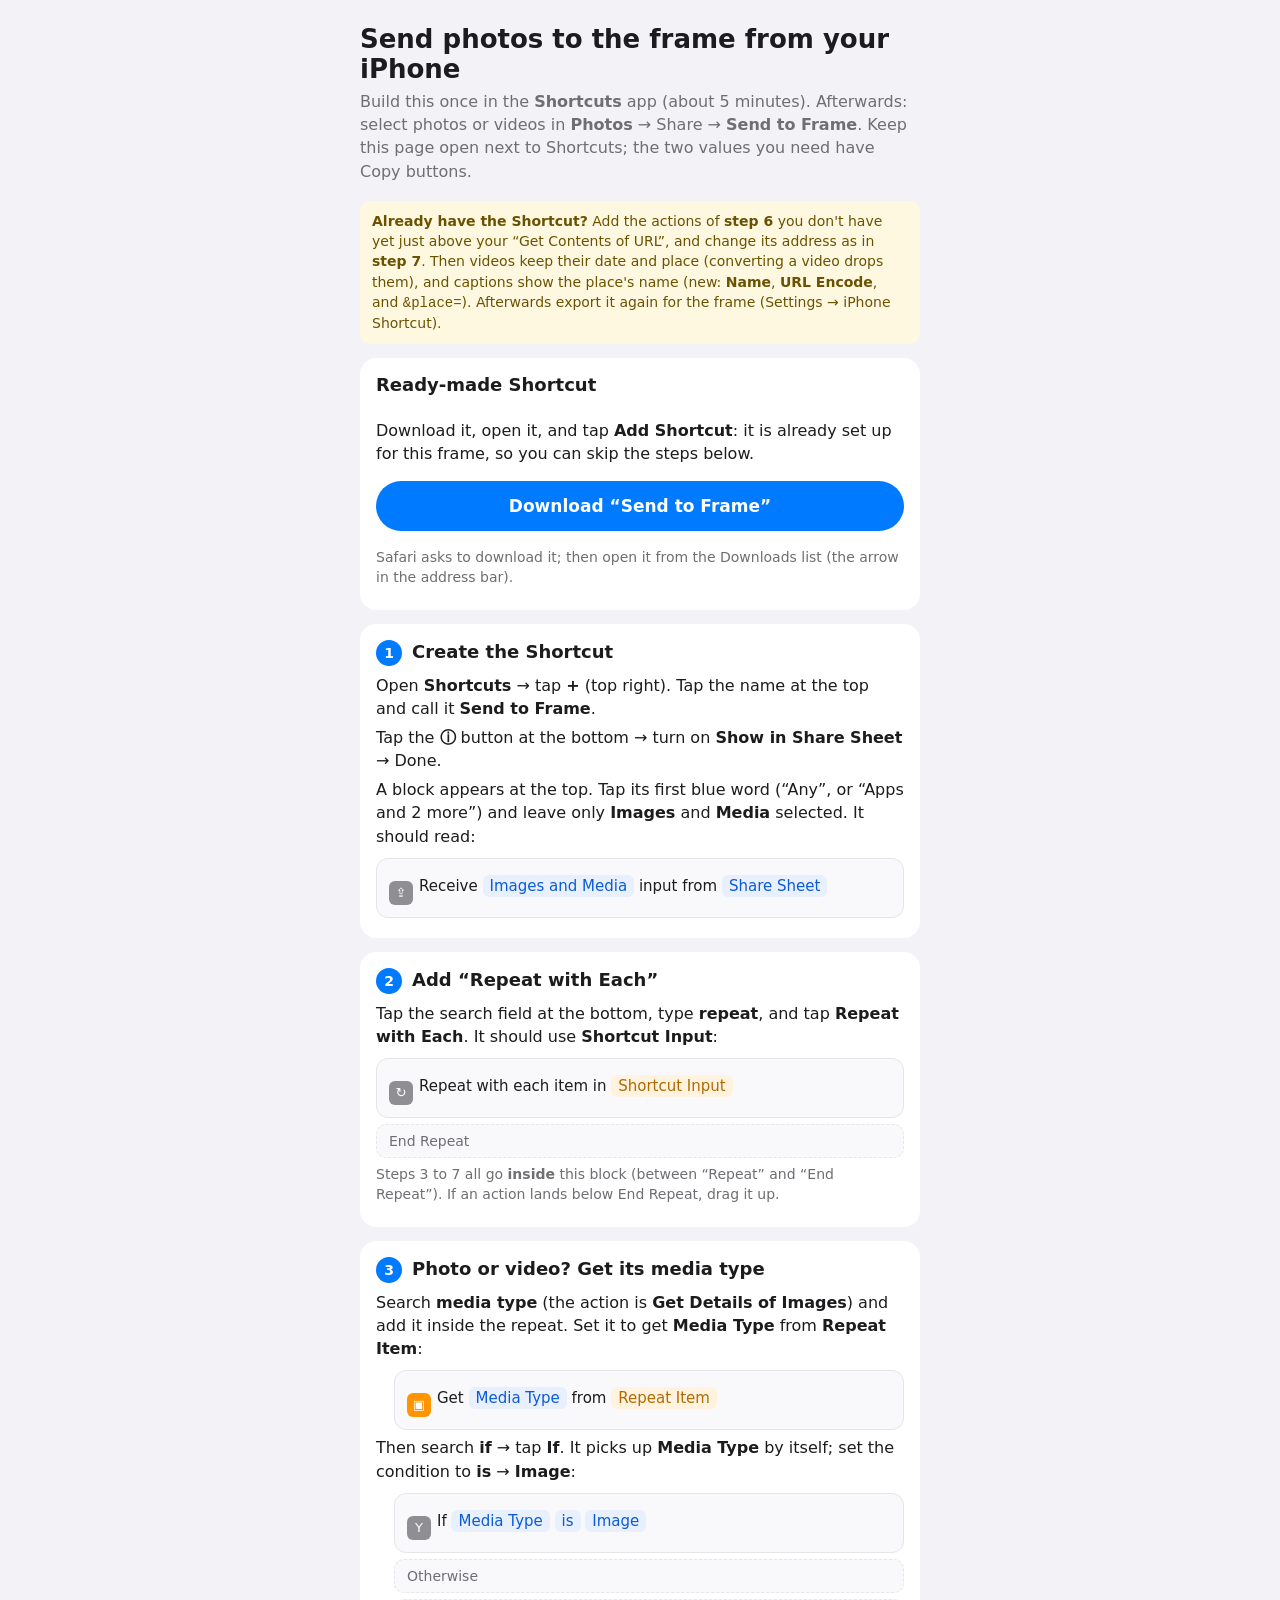
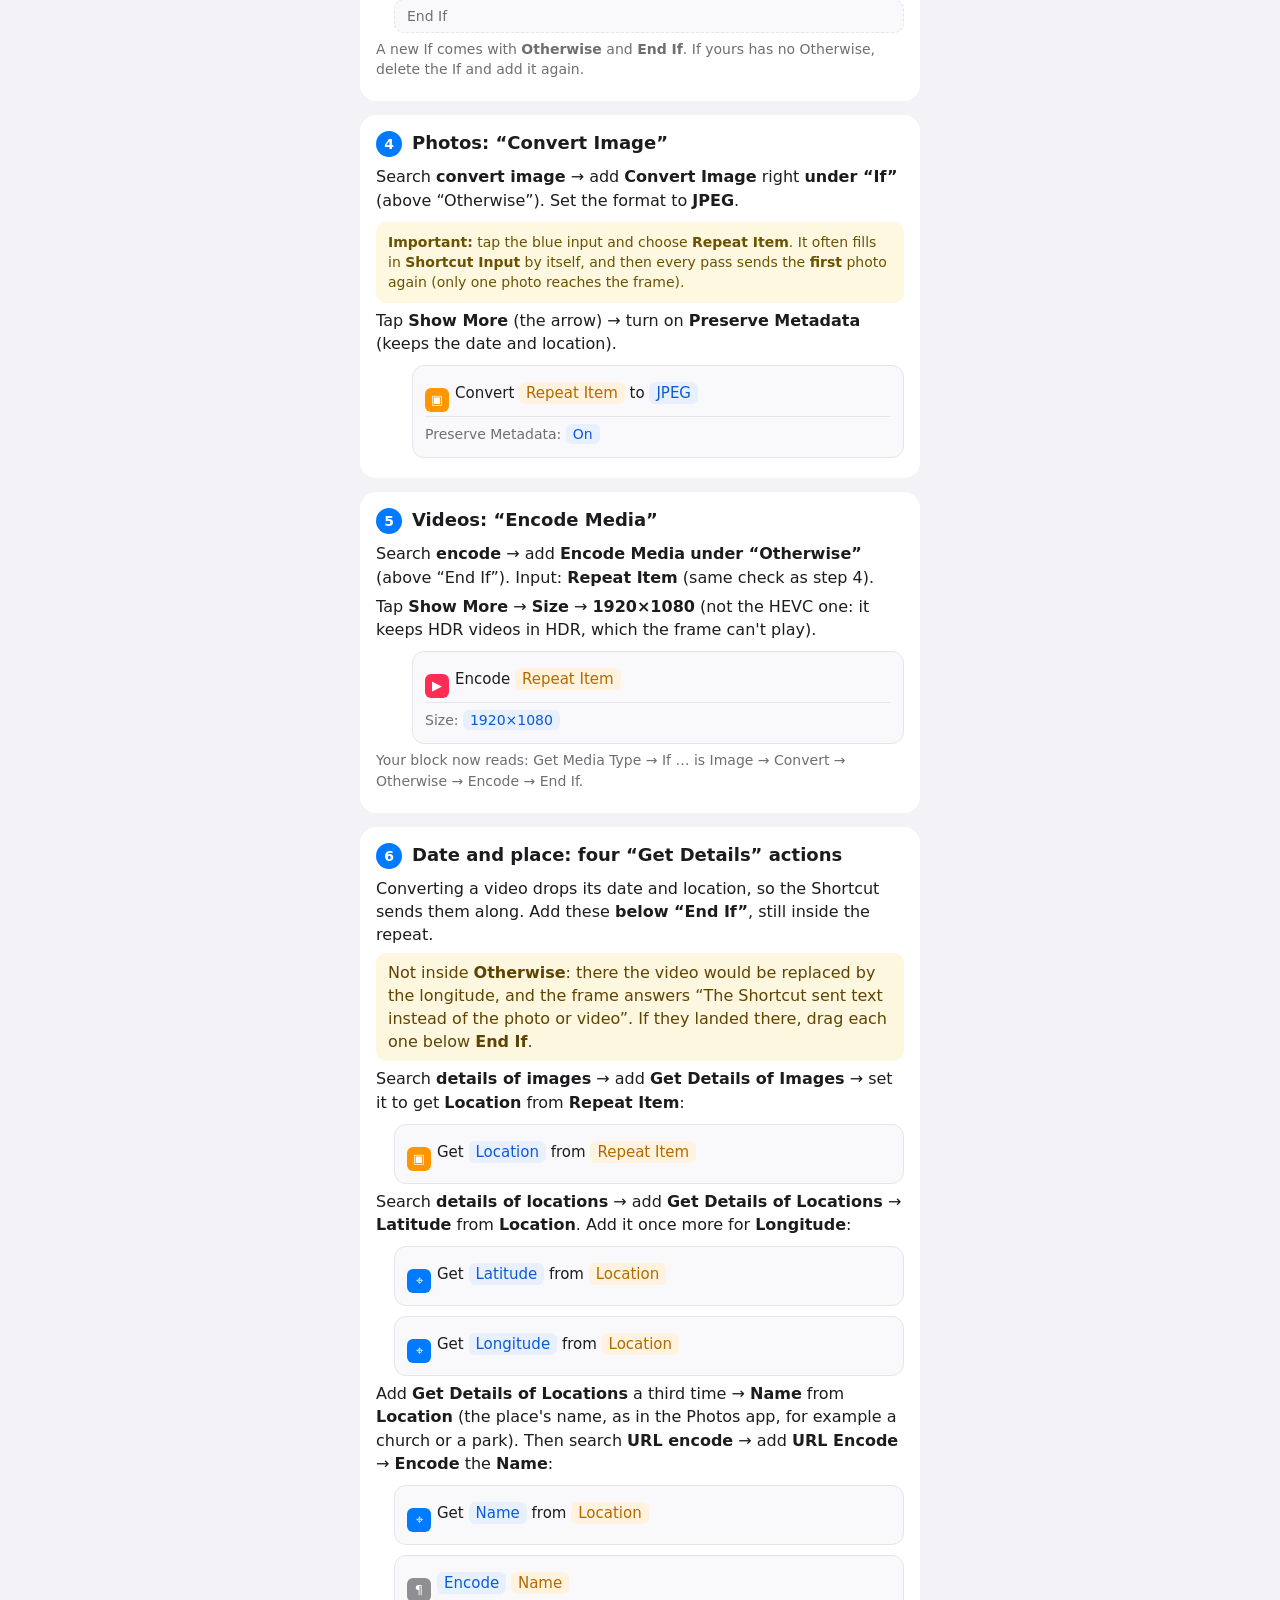
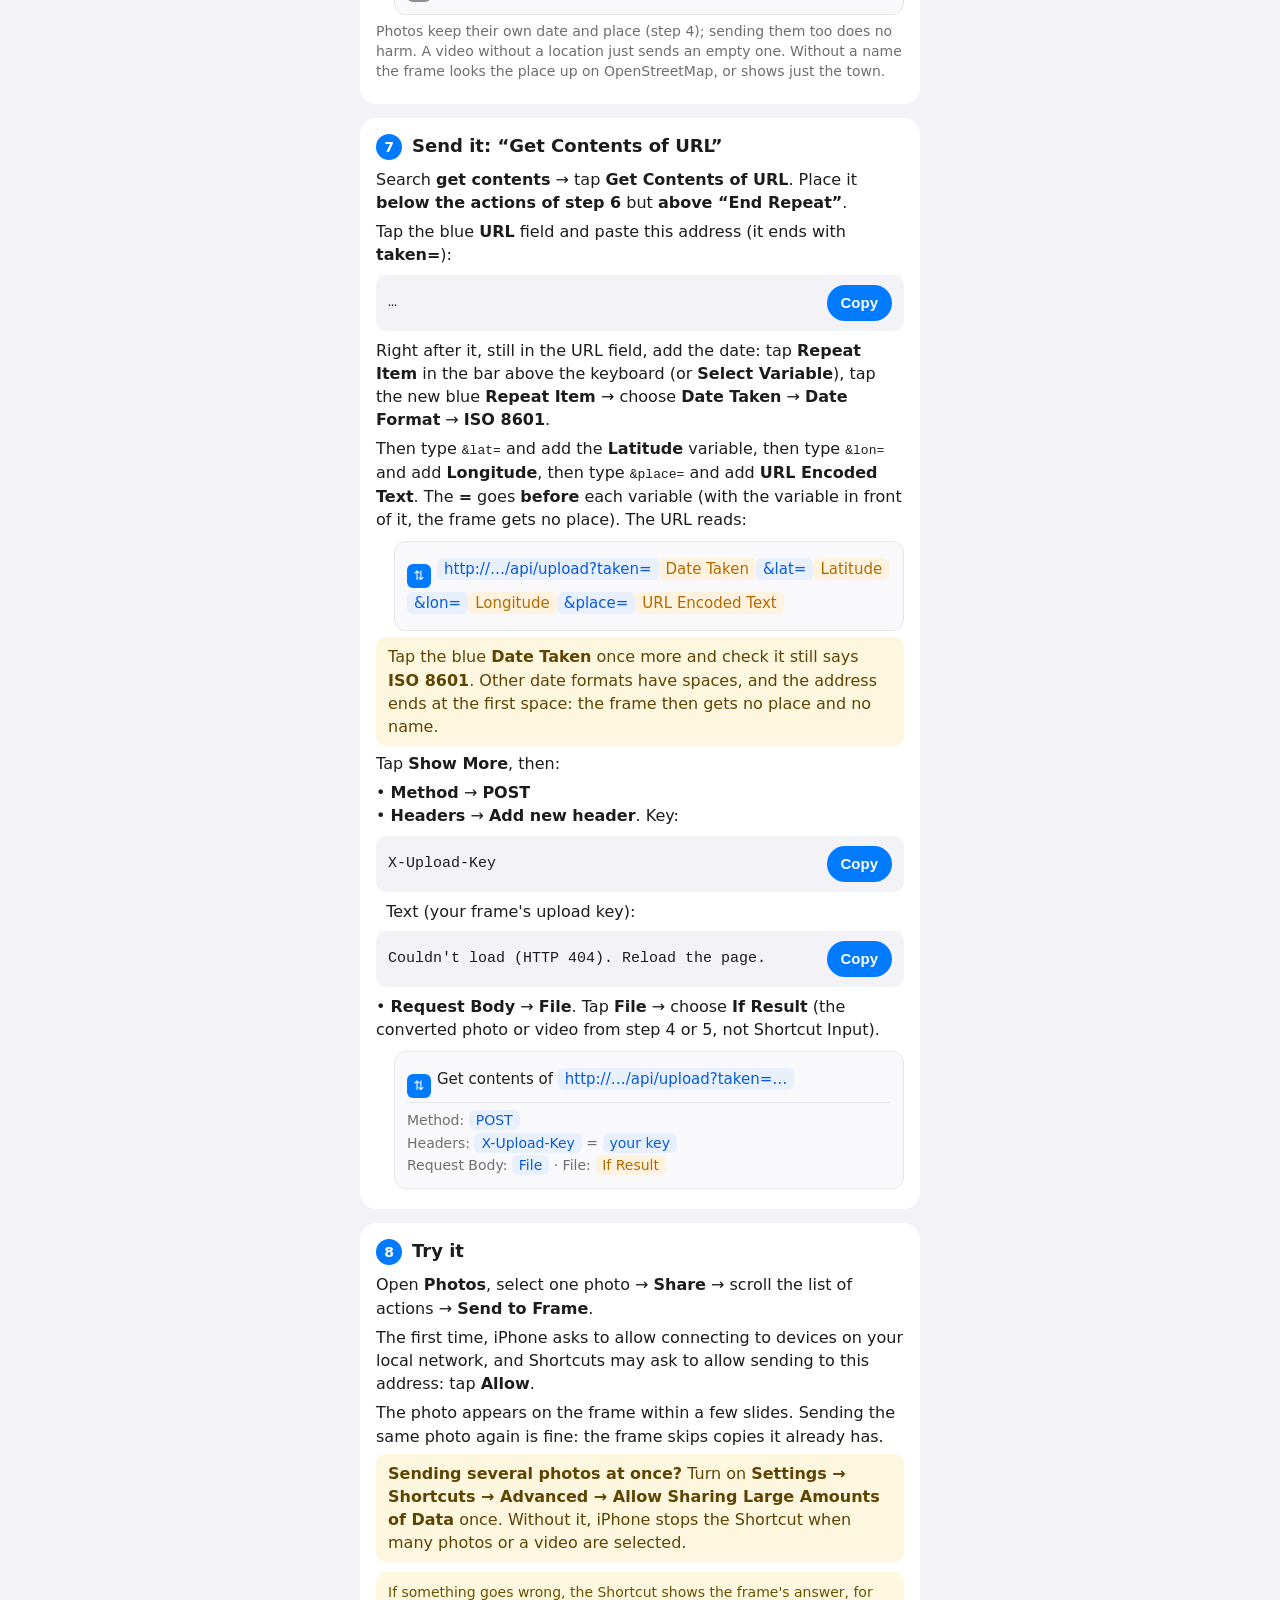
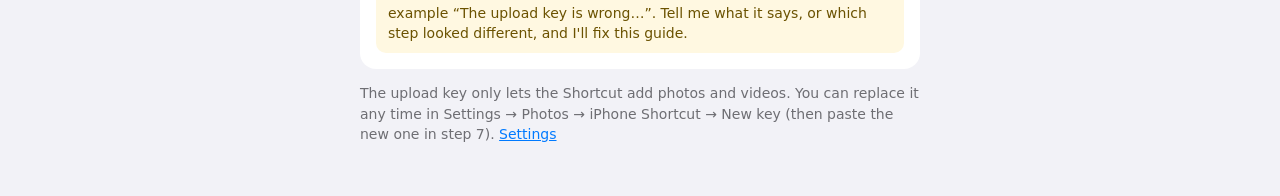
==== app/src/main/assets/web/shortcut.html @ 83642d72 "OpenFrame: a home screen for Frameo-based photo frames Slideshow with per-photo zoom and captions, f" ====
<!doctype html>
<html lang="en">
<head>
  <meta charset="utf-8">
  <meta name="viewport" content="width=device-width, initial-scale=1">
  <title>Set up the iPhone Shortcut</title>
  <!-- Step-by-step guide for the "Send to Frame" Shortcut (SPEC §17), meant to be opened on the
       iPhone next to the Shortcuts app. The frame's address and the upload key are filled in at
       runtime (never stored in this file). Action blocks are drawn to look like the Shortcuts app. -->
  <script>try { document.documentElement.dataset.theme = localStorage.getItem('of-theme') || 'light'; } catch (e) { /* no storage */ }</script>
  <style>
    :root { --bg: #f2f2f7; --card: #fff; --text: #1c1c1e; --muted: #6e6e73; --line: #e5e5ea;
      --accent: #007aff; --token: #e8f0fe; --token-text: #0a5bd6; --ok: #34c759;
      --c-scripting: #8e8e93; --c-media: #ff2d55; --c-web: #007aff; --c-photo: #ff9500; }
    * { box-sizing: border-box; }
    html, body { margin: 0; }
    body { padding: 18px 16px 48px; background: var(--bg); color: var(--text); font-family: -apple-system, system-ui, sans-serif; -webkit-tap-highlight-color: transparent; }
    main { max-width: 560px; margin: 0 auto; }
    h1 { margin: 6px 0 6px; font-size: 26px; }
    .lead { margin: 0 0 18px; color: var(--muted); line-height: 1.45; }
    .step { margin-bottom: 14px; padding: 16px; border-radius: 16px; background: var(--card); }
    .step h2 { display: flex; gap: 10px; align-items: baseline; margin: 0 0 8px; font-size: 18px; }
    .num { display: inline-flex; align-items: center; justify-content: center; flex: none; width: 26px; height: 26px; border-radius: 50%; background: var(--accent); color: #fff; font-size: 14px; }
    p { margin: 6px 0; line-height: 1.45; }
    .muted { color: var(--muted); font-size: 14px; }
    b { font-weight: 600; }
    /* Look-alike Shortcuts action blocks */
    .action { margin: 10px 0 4px; padding: 12px 12px 12px 12px; border-radius: 12px; background: #f9f9fb; border: 1px solid var(--line); line-height: 2; font-size: 15px; }
    .action.indent { margin-left: 18px; }
    .action.indent2 { margin-left: 36px; }
    .icon { display: inline-flex; align-items: center; justify-content: center; width: 24px; height: 24px; margin-right: 6px; border-radius: 6px; color: #fff; font-size: 13px; vertical-align: -6px; }
    .tok { padding: 2px 7px; border-radius: 6px; background: var(--token); color: var(--token-text); white-space: nowrap; }
    .tok.var { background: #fff3e0; color: #b26a00; }
    .warn { padding: 8px 12px; border-radius: 10px; background: #fef7e0; color: #5f4300; }
    /* Long addresses wrap inside the box on phones; the chip continues on each line. */
    .tok.url { white-space: normal; overflow-wrap: anywhere; -webkit-box-decoration-break: clone; box-decoration-break: clone; }
    .sub { display: block; margin-top: 4px; padding-top: 6px; border-top: 1px solid var(--line); color: var(--muted); font-size: 14px; line-height: 1.6; }
    .end { margin: 6px 0; padding: 8px 12px; border-radius: 10px; background: #f9f9fb; border: 1px dashed var(--line); color: var(--muted); font-size: 14px; }
    /* Values to paste */
    .value { display: flex; align-items: center; gap: 10px; margin: 8px 0; padding: 10px 12px; border-radius: 10px; background: var(--bg); }
    .value code { flex: 1; min-width: 0; overflow-wrap: anywhere; font: 15px ui-monospace, Menlo, monospace; }
    .value button { flex: none; height: 36px; padding: 0 14px; border: 0; border-radius: 18px; background: var(--accent); color: #fff; font-size: 15px; font-weight: 600; }
    .value button.done { background: var(--ok); }
    html[data-theme="dark"] { --bg: #000; --card: #1c1c1e; --text: #f2f2f7; --muted: #98989f; --line: #38383a;
      --accent: #0a84ff; --token: #1a2f4d; --token-text: #6cb2ff; color-scheme: dark; }
    html[data-theme="dark"] .action, html[data-theme="dark"] .end { background: #2c2c2e; }
    html[data-theme="dark"] .tok.var { background: #3a2a10; color: #ffb340; }
    html[data-theme="dark"] .warn, html[data-theme="dark"] .note { background: #33290a; color: #f5d77a; }
    .ready { display: flex; flex-direction: column; gap: 10px; }
    .ready a.dl { display: flex; align-items: center; justify-content: center; height: 50px; border-radius: 25px; background: var(--accent); color: #fff; font-size: 17px; font-weight: 600; text-decoration: none; }
    .note { margin-top: 10px; padding: 10px 12px; border-radius: 10px; background: #fff8e1; color: #6b5200; font-size: 14px; line-height: 1.45; }
    a { color: var(--accent); }
  </style>
</head>
<body>
  <main>
    <h1>Send photos to the frame from your iPhone</h1>
    <p class="lead">Build this once in the <b>Shortcuts</b> app (about 5 minutes). Afterwards: select photos or videos in
      <b>Photos</b> → Share → <b>Send to Frame</b>. Keep this page open next to Shortcuts; the two values you need have Copy buttons.</p>
    <div class="note" style="margin-bottom:14px"><b>Already have the Shortcut?</b> Add the actions of <b>step 6</b> you don't have yet just above your “Get Contents of URL”, and change its address as in <b>step 7</b>. Then videos keep their date and place (converting a video drops them), and captions show the place's name (new: <b>Name</b>, <b>URL Encode</b>, and <code>&amp;place=</code>). Afterwards export it again for the frame (Settings → iPhone Shortcut).</div>

    <!-- The user's own export, kept on the frame (Settings → Photos → iPhone Shortcut); shown when there is one. -->
    <section class="step ready" id="ready" hidden>
      <h2>Ready-made Shortcut</h2>
      <p id="readyText">Download it, open it, and tap <b>Add Shortcut</b>: it is already set up for this frame, so you can skip the steps below.</p>
      <a class="dl" id="readyLink" href="/shortcut/download">Download “Send to Frame”</a>
      <p class="muted" id="readyHow">Safari asks to download it; then open it from the Downloads list (the arrow in the address bar).</p>
    </section>

    <section class="step">
      <h2><span class="num">1</span>Create the Shortcut</h2>
      <p>Open <b>Shortcuts</b> → tap <b>+</b> (top right). Tap the name at the top and call it <b>Send to Frame</b>.</p>
      <p>Tap the <b>ⓘ</b> button at the bottom → turn on <b>Show in Share Sheet</b> → Done.</p>
      <p>A block appears at the top. Tap its first blue word (“Any”, or “Apps and 2 more”) and leave only <b>Images</b> and <b>Media</b> selected. It should read:</p>
      <div class="action"><span class="icon" style="background:var(--c-scripting)">⇪</span>Receive <span class="tok">Images and Media</span> input from <span class="tok">Share Sheet</span></div>
    </section>

    <section class="step">
      <h2><span class="num">2</span>Add “Repeat with Each”</h2>
      <p>Tap the search field at the bottom, type <b>repeat</b>, and tap <b>Repeat with Each</b>. It should use <b>Shortcut Input</b>:</p>
      <div class="action"><span class="icon" style="background:var(--c-scripting)">↻</span>Repeat with each item in <span class="tok var">Shortcut Input</span></div>
      <div class="end">End Repeat</div>
      <p class="muted">Steps 3 to 7 all go <b>inside</b> this block (between “Repeat” and “End Repeat”). If an action lands below End Repeat, drag it up.</p>
    </section>

    <section class="step">
      <h2><span class="num">3</span>Photo or video? Get its media type</h2>
      <p>Search <b>media type</b> (the action is <b>Get Details of Images</b>) and add it inside the repeat. Set it to get <b>Media Type</b> from <b>Repeat Item</b>:</p>
      <div class="action indent"><span class="icon" style="background:var(--c-photo)">▣</span>Get <span class="tok">Media Type</span> from <span class="tok var">Repeat Item</span></div>
      <p>Then search <b>if</b> → tap <b>If</b>. It picks up <b>Media Type</b> by itself; set the condition to <b>is</b> → <b>Image</b>:</p>
      <div class="action indent"><span class="icon" style="background:var(--c-scripting)">Y</span>If <span class="tok">Media Type</span> <span class="tok">is</span> <span class="tok">Image</span></div>
      <div class="end" style="margin-left:18px">Otherwise</div>
      <div class="end" style="margin-left:18px">End If</div>
      <p class="muted">A new If comes with <b>Otherwise</b> and <b>End If</b>. If yours has no Otherwise, delete the If and add it again.</p>
    </section>

    <section class="step">
      <h2><span class="num">4</span>Photos: “Convert Image”</h2>
      <p>Search <b>convert image</b> → add <b>Convert Image</b> right <b>under “If”</b> (above “Otherwise”). Set the format to <b>JPEG</b>.</p>
      <div class="note"><b>Important:</b> tap the blue input and choose <b>Repeat Item</b>. It often fills in <b>Shortcut Input</b> by itself, and then every pass sends the <b>first</b> photo again (only one photo reaches the frame).</div>
      <p>Tap <b>Show More</b> (the arrow) → turn on <b>Preserve Metadata</b> (keeps the date and location).</p>
      <div class="action indent2"><span class="icon" style="background:var(--c-photo)">▣</span>Convert <span class="tok var">Repeat Item</span> to <span class="tok">JPEG</span>
        <span class="sub">Preserve Metadata: <span class="tok">On</span></span></div>
    </section>

    <section class="step">
      <h2><span class="num">5</span>Videos: “Encode Media”</h2>
      <p>Search <b>encode</b> → add <b>Encode Media</b> <b>under “Otherwise”</b> (above “End If”). Input: <b>Repeat Item</b> (same check as step 4).</p>
      <p>Tap <b>Show More</b> → <b>Size</b> → <b>1920×1080</b> (not the HEVC one: it keeps HDR videos in HDR, which the frame can't play).</p>
      <div class="action indent2"><span class="icon" style="background:var(--c-media)">▶</span>Encode <span class="tok var">Repeat Item</span>
        <span class="sub">Size: <span class="tok">1920×1080</span></span></div>
      <p class="muted">Your block now reads: Get Media Type → If … is Image → Convert → Otherwise → Encode → End If.</p>
    </section>

    <section class="step">
      <h2><span class="num">6</span>Date and place: four “Get Details” actions</h2>
      <p>Converting a video drops its date and location, so the Shortcut sends them along. Add these <b>below “End If”</b>, still inside the repeat.</p>
      <p class="warn">Not inside <b>Otherwise</b>: there the video would be replaced by the longitude, and the frame answers “The Shortcut sent text instead of the photo or video”. If they landed there, drag each one below <b>End If</b>.</p>
      <p>Search <b>details of images</b> → add <b>Get Details of Images</b> → set it to get <b>Location</b> from <b>Repeat Item</b>:</p>
      <div class="action indent"><span class="icon" style="background:var(--c-photo)">▣</span>Get <span class="tok">Location</span> from <span class="tok var">Repeat Item</span></div>
      <p>Search <b>details of locations</b> → add <b>Get Details of Locations</b> → <b>Latitude</b> from <b>Location</b>. Add it once more for <b>Longitude</b>:</p>
      <div class="action indent"><span class="icon" style="background:var(--c-web)">⌖</span>Get <span class="tok">Latitude</span> from <span class="tok var">Location</span></div>
      <div class="action indent"><span class="icon" style="background:var(--c-web)">⌖</span>Get <span class="tok">Longitude</span> from <span class="tok var">Location</span></div>
      <p>Add <b>Get Details of Locations</b> a third time → <b>Name</b> from <b>Location</b> (the place's name, as in the Photos app, for example a church or a park). Then search <b>URL encode</b> → add <b>URL Encode</b> → <b>Encode</b> the <b>Name</b>:</p>
      <div class="action indent"><span class="icon" style="background:var(--c-web)">⌖</span>Get <span class="tok">Name</span> from <span class="tok var">Location</span></div>
      <div class="action indent"><span class="icon" style="background:var(--c-scripting)">¶</span><span class="tok">Encode</span> <span class="tok var">Name</span></div>
      <p class="muted">Photos keep their own date and place (step 4); sending them too does no harm. A video without a location just sends an empty one. Without a name the frame looks the place up on OpenStreetMap, or shows just the town.</p>
    </section>

    <section class="step">
      <h2><span class="num">7</span>Send it: “Get Contents of URL”</h2>
      <p>Search <b>get contents</b> → tap <b>Get Contents of URL</b>. Place it <b>below the actions of step 6</b> but <b>above “End Repeat”</b>.</p>
      <p>Tap the blue <b>URL</b> field and paste this address (it ends with <b>taken=</b>):</p>
      <div class="value"><code id="url">…</code><button type="button" data-copy="url">Copy</button></div>
      <p>Right after it, still in the URL field, add the date: tap <b>Repeat Item</b> in the bar above the keyboard (or <b>Select Variable</b>), tap the new blue <b>Repeat Item</b> → choose <b>Date Taken</b> → <b>Date Format</b> → <b>ISO 8601</b>.</p>
      <p>Then type <code>&amp;lat=</code> and add the <b>Latitude</b> variable, then type <code>&amp;lon=</code> and add <b>Longitude</b>, then type <code>&amp;place=</code> and add <b>URL Encoded Text</b>. The <b>=</b> goes <b>before</b> each variable (with the variable in front of it, the frame gets no place). The URL reads:</p>
      <div class="action indent"><span class="icon" style="background:var(--c-web)">⇅</span><span class="tok url" id="urlTok2">http://…/api/upload?taken=</span><wbr><span class="tok var">Date Taken</span><wbr><span class="tok">&amp;lat=</span><wbr><span class="tok var">Latitude</span><wbr><span class="tok">&amp;lon=</span><wbr><span class="tok var">Longitude</span><wbr><span class="tok">&amp;place=</span><wbr><span class="tok var">URL Encoded Text</span></div>
      <p class="warn">Tap the blue <b>Date Taken</b> once more and check it still says <b>ISO 8601</b>. Other date formats have spaces, and the address ends at the first space: the frame then gets no place and no name.</p>
      <p>Tap <b>Show More</b>, then:</p>
      <p>• <b>Method</b> → <b>POST</b><br>
         • <b>Headers</b> → <b>Add new header</b>. Key:</p>
      <div class="value"><code id="hname">X-Upload-Key</code><button type="button" data-copy="hname">Copy</button></div>
      <p>&nbsp;&nbsp;Text (your frame's upload key):</p>
      <div class="value"><code id="key">…</code><button type="button" data-copy="key">Copy</button></div>
      <p>• <b>Request Body</b> → <b>File</b>. Tap <b>File</b> → choose <b>If Result</b> (the converted photo or video from step 4 or 5, not Shortcut Input).</p>
      <div class="action indent"><span class="icon" style="background:var(--c-web)">⇅</span>Get contents of <span class="tok url" id="urlTok">http://…/api/upload?taken=…</span>
        <span class="sub">Method: <span class="tok">POST</span><br>Headers: <span class="tok">X-Upload-Key</span> = <span class="tok">your key</span><br>Request Body: <span class="tok">File</span> · File: <span class="tok var">If Result</span></span></div>
    </section>

    <section class="step">
      <h2><span class="num">8</span>Try it</h2>
      <p>Open <b>Photos</b>, select one photo → <b>Share</b> → scroll the list of actions → <b>Send to Frame</b>.</p>
      <p>The first time, iPhone asks to allow connecting to devices on your local network, and Shortcuts may ask to allow sending to this address: tap <b>Allow</b>.</p>
      <p>The photo appears on the frame within a few slides. Sending the same photo again is fine: the frame skips copies it already has.</p>
      <p class="warn"><b>Sending several photos at once?</b> Turn on <b>Settings → Shortcuts → Advanced → Allow Sharing Large Amounts of Data</b> once. Without it, iPhone stops the Shortcut when many photos or a video are selected.</p>
      <div class="note">If something goes wrong, the Shortcut shows the frame's answer, for example “The upload key is wrong…”. Tell me what it says, or which step looked different, and I'll fix this guide.</div>
    </section>

    <p class="muted">The upload key only lets the Shortcut add photos and videos. You can replace it any time in
      Settings → Photos → iPhone Shortcut → New key (then paste the new one in step 7). <a href="/settings#photos">Settings</a></p>
  </main>

  <script>
    function copy(textValue, btn) {
      // navigator.clipboard needs HTTPS; the frame is plain HTTP on the home network.
      const t = document.createElement('textarea');
      t.value = textValue;
      t.setAttribute('readonly', '');
      t.style.position = 'fixed';
      t.style.opacity = '0';
      document.body.append(t);
      t.focus();
      t.setSelectionRange(0, textValue.length); // iOS needs a selection range
      let ok = false;
      try { ok = document.execCommand('copy'); } catch (e) { ok = false; }
      t.remove();
      btn.textContent = ok ? 'Copied' : 'Select it';
      btn.classList.toggle('done', ok);
      setTimeout(() => { btn.textContent = 'Copy'; btn.classList.remove('done'); }, 2000);
    }

    document.querySelectorAll('[data-copy]').forEach((b) => {
      b.addEventListener('click', () => copy(document.getElementById(b.dataset.copy).textContent.trim(), b));
    });

    async function load() {
      const get = async (path) => {
        const r = await fetch(path, { cache: 'no-store' });
        if (r.status === 401) { location.reload(); throw new Error('signed out'); }
        if (!r.ok) throw new Error(`HTTP ${r.status}`);
        return r.json();
      };
      const [sys, key] = await Promise.all([get('/api/system'), get('/api/upload/key')]);
      const host = sys.network.ip || location.hostname;
      const url = `http://${host}:8080/api/upload?taken=`;
      document.getElementById('url').textContent = url;
      document.getElementById('urlTok').textContent = `${url}…`;
      document.getElementById('urlTok2').textContent = url;
      document.getElementById('key').textContent = key.key;
    }
    load().catch((e) => { document.getElementById('key').textContent = `Couldn't load (${e.message}). Reload the page.`; });
  </script>
  <script>
    // Ready-made Shortcut: offered only while it matches the frame's current upload key and address.
    fetch('/api/shortcut', { cache: 'no-store' }).then((r) => (r.ok ? r.json() : null)).then((info) => {
      if (!info || !info.hasFile) return;
      document.getElementById('ready').hidden = false;
      const why = [info.keyChanged && 'the upload key changed', info.addressChanged && "the frame's address changed"]
        .filter(Boolean).join(' and ');
      if (!why) return;
      document.getElementById('readyLink').remove();
      document.getElementById('readyHow').remove();
      const t = document.getElementById('readyText');
      t.className = 'warn';
      t.textContent = 'The ready-made Shortcut on the frame is out of date (' + why + ' since it was made). ' +
        'Build it with the steps below, or export it again and upload it in Settings → Photos → iPhone Shortcut.';
    }).catch(() => {});
  </script>
  <script type="module">
    // Dark mode follows Settings → Appearance (SPEC §9); theme.js remembers it for the next page.
    import { applyTheme } from '/theme.js';
    Promise.all([fetch('/api/config', { cache: 'no-store' }).then((r) => (r.ok ? r.json() : null)),
      fetch('/api/weather', { cache: 'no-store' }).then((r) => (r.ok ? r.json() : null)).catch(() => null)])
      .then(([config, weather]) => { if (config) applyTheme(config, weather); }).catch(() => {});
  </script>
</body>
</html>
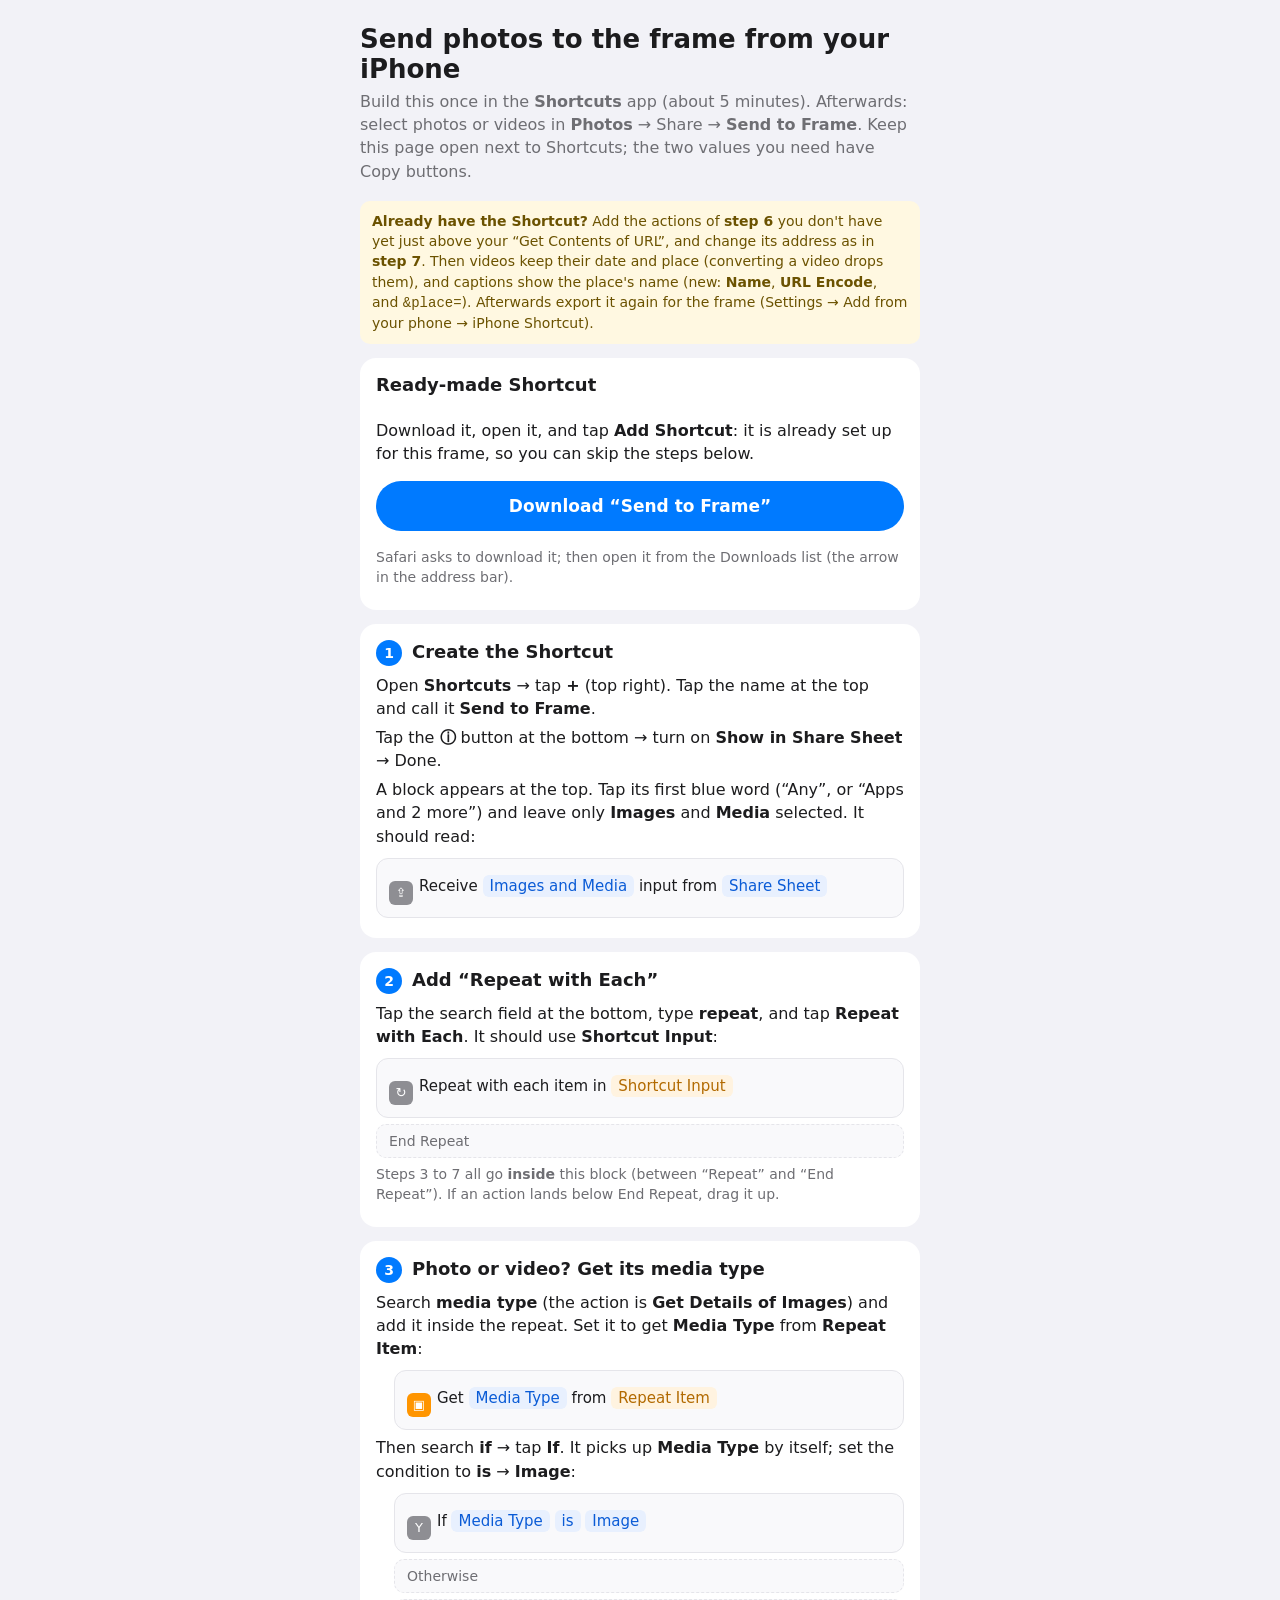
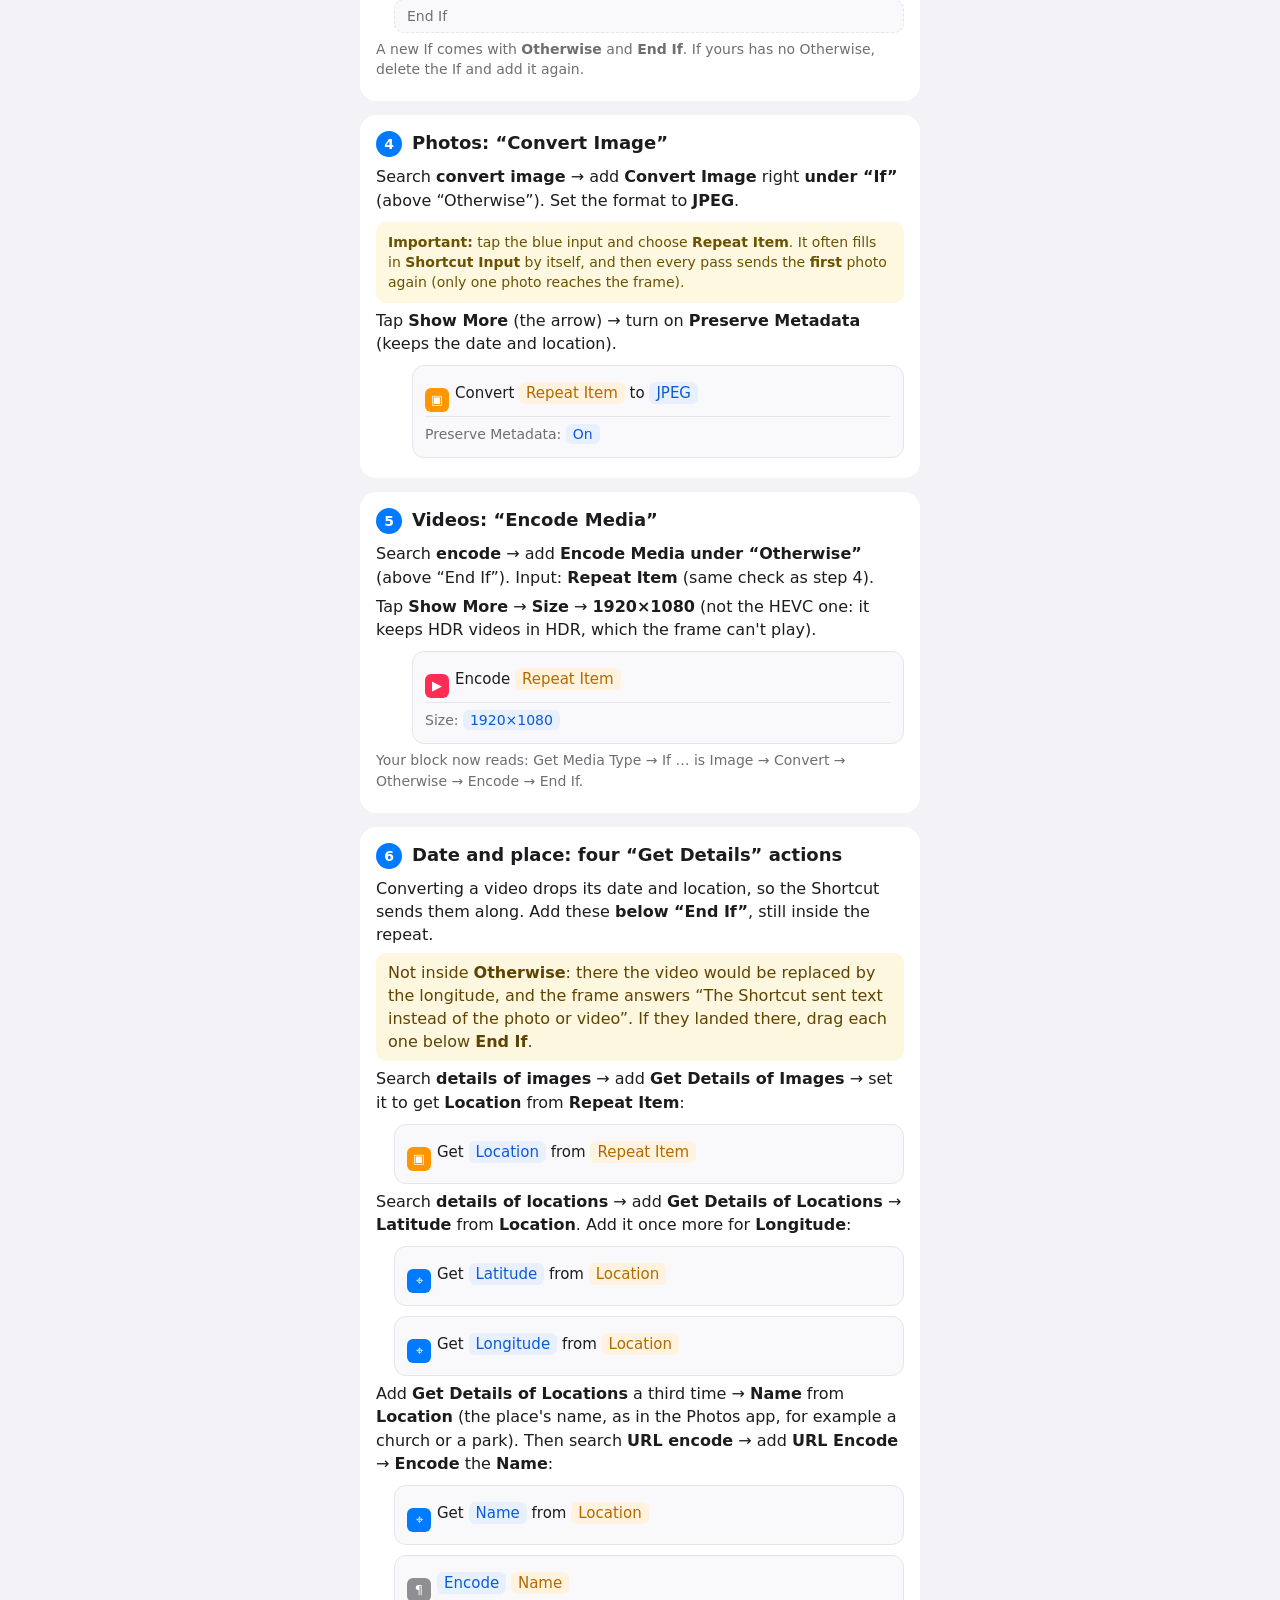
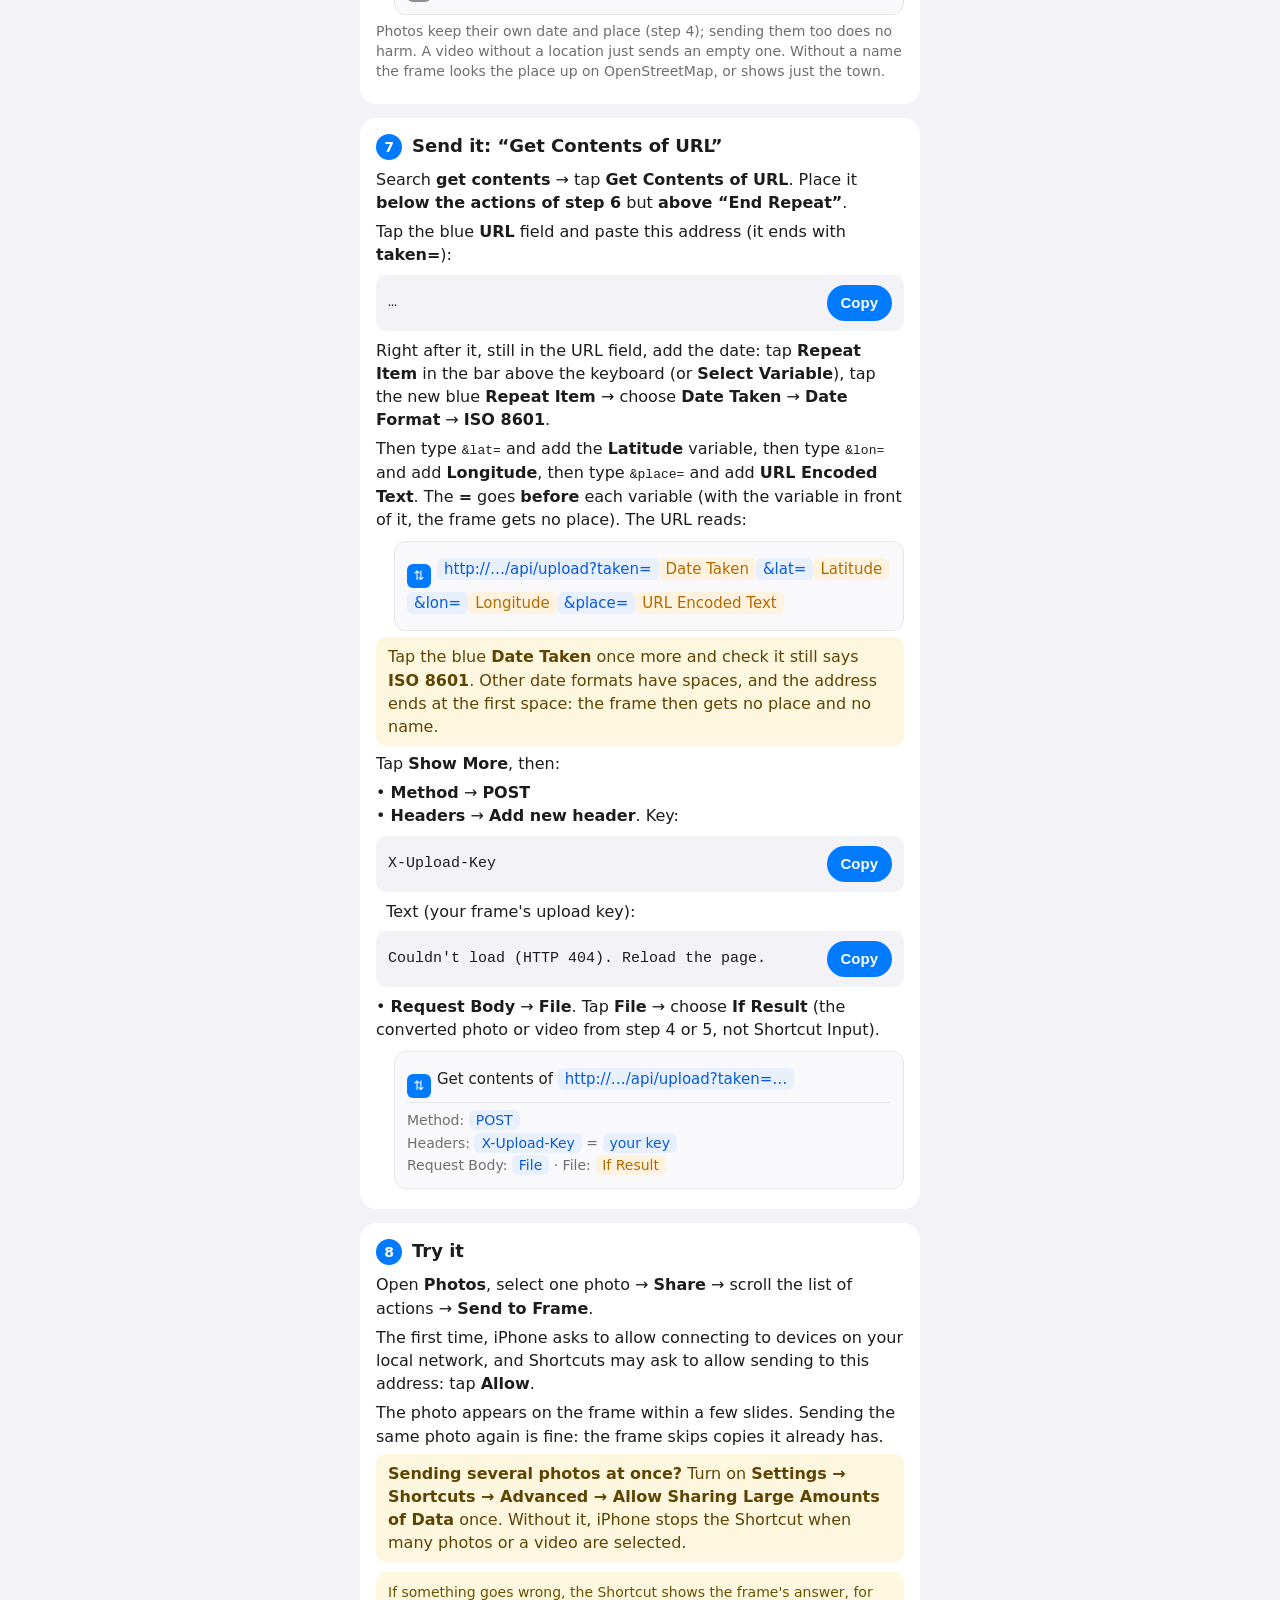
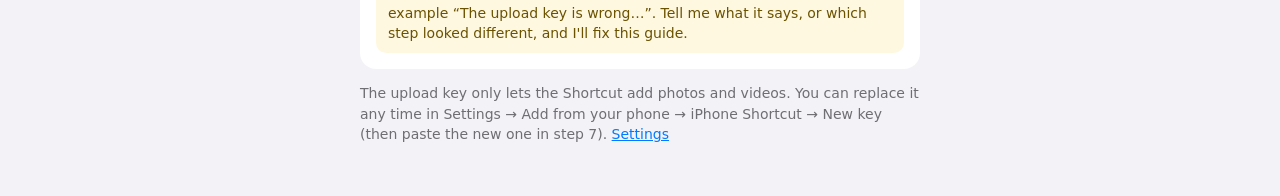
==== commit 573429c8: "OpenFrame 1.0.1 Settings laid out like a phone's (search, short pages in four groups, values beside " ====
--- a/app/src/main/assets/web/shortcut.html
+++ b/app/src/main/assets/web/shortcut.html
@@ -57,9 +57,9 @@
     <h1>Send photos to the frame from your iPhone</h1>
     <p class="lead">Build this once in the <b>Shortcuts</b> app (about 5 minutes). Afterwards: select photos or videos in
       <b>Photos</b> → Share → <b>Send to Frame</b>. Keep this page open next to Shortcuts; the two values you need have Copy buttons.</p>
-    <div class="note" style="margin-bottom:14px"><b>Already have the Shortcut?</b> Add the actions of <b>step 6</b> you don't have yet just above your “Get Contents of URL”, and change its address as in <b>step 7</b>. Then videos keep their date and place (converting a video drops them), and captions show the place's name (new: <b>Name</b>, <b>URL Encode</b>, and <code>&amp;place=</code>). Afterwards export it again for the frame (Settings → iPhone Shortcut).</div>
-
-    <!-- The user's own export, kept on the frame (Settings → Photos → iPhone Shortcut); shown when there is one. -->
+    <div class="note" style="margin-bottom:14px"><b>Already have the Shortcut?</b> Add the actions of <b>step 6</b> you don't have yet just above your “Get Contents of URL”, and change its address as in <b>step 7</b>. Then videos keep their date and place (converting a video drops them), and captions show the place's name (new: <b>Name</b>, <b>URL Encode</b>, and <code>&amp;place=</code>). Afterwards export it again for the frame (Settings → Add from your phone → iPhone Shortcut).</div>
+
+    <!-- The user's own export, kept on the frame (Settings → Add from your phone → iPhone Shortcut); shown when there is one. -->
     <section class="step ready" id="ready" hidden>
       <h2>Ready-made Shortcut</h2>
       <p id="readyText">Download it, open it, and tap <b>Add Shortcut</b>: it is already set up for this frame, so you can skip the steps below.</p>
@@ -157,7 +157,7 @@
     </section>
 
     <p class="muted">The upload key only lets the Shortcut add photos and videos. You can replace it any time in
-      Settings → Photos → iPhone Shortcut → New key (then paste the new one in step 7). <a href="/settings#photos">Settings</a></p>
+      Settings → Add from your phone → iPhone Shortcut → New key (then paste the new one in step 7). <a href="/settings#upload">Settings</a></p>
   </main>
 
   <script>
@@ -213,7 +213,7 @@
       const t = document.getElementById('readyText');
       t.className = 'warn';
       t.textContent = 'The ready-made Shortcut on the frame is out of date (' + why + ' since it was made). ' +
-        'Build it with the steps below, or export it again and upload it in Settings → Photos → iPhone Shortcut.';
+        'Build it with the steps below, or export it again and upload it in Settings → Add from your phone → iPhone Shortcut.';
     }).catch(() => {});
   </script>
   <script type="module">
